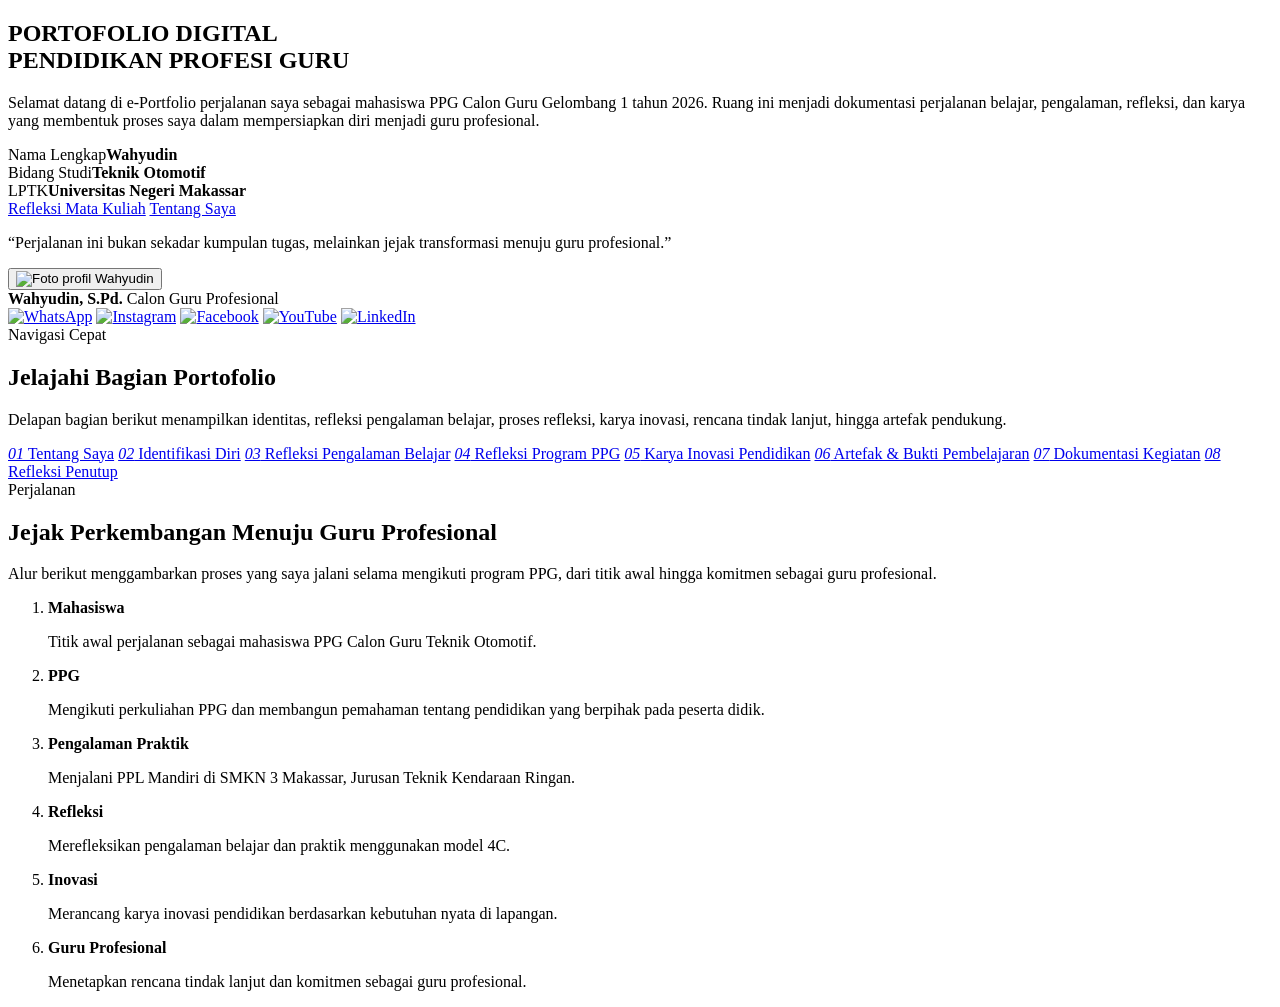
==== index.html @ cb449e39 "Add files via upload" ====
<!DOCTYPE html>
<html lang="id">
<head>
  <meta charset="utf-8">
  <meta name="viewport" content="width=device-width, initial-scale=1">
  <title>Portofolio Digital Seminar PPG | Wahyudin</title>
  <meta name="description" content="Portofolio digital Seminar Pendidikan Profesi Guru oleh Wahyudin, PPG Calon Guru Teknik Otomotif, Universitas Negeri Makassar.">
  <meta name="author" content="Wahyudin">
  <meta property="og:type" content="website">
  <meta property="og:title" content="Portofolio Digital Seminar PPG | Wahyudin">
  <meta property="og:description" content="Perjalanan reflektif calon guru Teknik Otomotif menuju guru profesional.">
  <link rel="icon" type="image/svg+xml" href="assets/img/favicon.svg">
  <link rel="preconnect" href="https://fonts.googleapis.com">
  <link rel="preconnect" href="https://fonts.gstatic.com" crossorigin>
  <link rel="stylesheet" href="https://fonts.googleapis.com/css2?family=Inter:wght@400;500;600;700&family=Plus+Jakarta+Sans:wght@600;700;800&display=swap">
  <link rel="stylesheet" href="assets/css/style.css">
</head>
<body data-page="beranda">
  <main id="konten">
    <section class="hero">
      <div class="container hero__inner">
        <div>
          <h1>PORTOFOLIO DIGITAL<br><span class="hl">PENDIDIKAN PROFESI GURU</span></h1>
          <p class="hero__sub">Selamat datang di e-Portfolio perjalanan saya sebagai mahasiswa PPG Calon Guru Gelombang 1 tahun 2026. Ruang ini menjadi dokumentasi perjalanan belajar, pengalaman, refleksi, dan karya yang membentuk proses saya dalam mempersiapkan diri menjadi guru profesional.</p>
          <div class="hero__meta">
            <div><span>Nama Lengkap</span><b>Wahyudin</b></div>
            <div><span>Bidang Studi</span><b>Teknik Otomotif</b></div>
            <div><span>LPTK</span><b>Universitas Negeri Makassar</b></div>
          </div>
          <div class="hero__cta">
            <a class="btn btn--accent" href="refleksi-mata-kuliah.html">Refleksi Mata Kuliah</a>
            <a class="btn btn--ghost" href="tentang.html">Tentang Saya</a>
          </div>
          <p class="hero__quote">&ldquo;Perjalanan ini bukan sekadar kumpulan tugas, melainkan jejak transformasi menuju guru profesional.&rdquo;</p>
        </div>
        <div class="hero__art">
          <div class="hero-art__card hero-art__card--photo">
            <button
              type="button"
              class="hero-art__photo"
              data-open-media="assets/img/profil.JPG"
              data-media-label="Foto Profil Wahyudin, S.Pd"
              aria-label="Perbesar foto profil Wahyudin"
            >
              <img src="assets/img/profil.JPG" alt="Foto profil Wahyudin">
            </button>
            <div class="hero-art__caption">
              <b>Wahyudin, S.Pd.</b>
              <span>Calon Guru Profesional</span>
              <div class="hero-art__social">
                <a href="https://wa.me/6285299557045" target="_blank" rel="noopener" aria-label="WhatsApp Wahyudin"><img src="assets/img/social/wa.svg" alt="WhatsApp"></a>
                <a href="https://www.instagram.com/wahyudintamrin" target="_blank" rel="noopener" aria-label="Instagram Wahyudin"><img src="assets/img/social/ig.svg" alt="Instagram"></a>
                <a href="https://web.facebook.com/wahyudintamrinn" target="_blank" rel="noopener" aria-label="Facebook Wahyudin"><img src="assets/img/social/fb.svg" alt="Facebook"></a>
                <a href="https://www.youtube.com/@wahyudintamrin" target="_blank" rel="noopener" aria-label="YouTube Wahyudin"><img src="assets/img/social/yt.svg" alt="YouTube"></a>
                <a href="https://www.linkedin.com/in/wahyudin-tamrin" target="_blank" rel="noopener" aria-label="LinkedIn Wahyudin"><img src="assets/img/social/li.svg" alt="LinkedIn"></a>
              </div>
            </div>
          </div>
        </div>
        </div>
    </section>

    <section class="section">
      <div class="container">
        <div class="section-head">
          <span class="eyebrow">Navigasi Cepat</span>
          <h2>Jelajahi Bagian Portofolio</h2>
          <p class="lead">Delapan bagian berikut menampilkan identitas, refleksi pengalaman belajar, proses refleksi, karya inovasi, rencana tindak lanjut, hingga artefak pendukung.</p>
        </div>
        <div class="quicknav reveal">
          <a href="tentang.html"><i>01</i> Tentang Saya</a>
          <a href="identifikasi-diri.html"><i>02</i> Identifikasi Diri</a>
          <a href="refleksi-mata-kuliah.html"><i>03</i> Refleksi Pengalaman Belajar</a>
          <a href="refleksi-program-ppg.html"><i>04</i> Refleksi Program PPG</a>
          <a href="karya-inovasi.html"><i>05</i> Karya Inovasi Pendidikan</a>
          <a href="artefak-dokumentasi.html"><i>06</i> Artefak &amp; Bukti Pembelajaran</a>
          <a href="dokumentasi.html"><i>07</i> Dokumentasi Kegiatan</a>
          <a href="refleksi-penutup.html"><i>08</i> Refleksi Penutup</a>
        </div>
      </div>
    </section>

    <section class="section section--tint">
      <div class="container">
        <div class="section-head">
          <span class="eyebrow">Perjalanan</span>
          <h2>Jejak Perkembangan Menuju Guru Profesional</h2>
          <p class="lead">Alur berikut menggambarkan proses yang saya jalani selama mengikuti program PPG, dari titik awal hingga komitmen sebagai guru profesional.</p>
        </div>
        <ol class="timeline reveal" style="max-width:760px">
          <li><b>Mahasiswa</b><p>Titik awal perjalanan sebagai mahasiswa PPG Calon Guru Teknik Otomotif.</p></li>
          <li><b>PPG</b><p>Mengikuti perkuliahan PPG dan membangun pemahaman tentang pendidikan yang berpihak pada peserta didik.</p></li>
          <li><b>Pengalaman Praktik</b><p>Menjalani PPL Mandiri di SMKN 3 Makassar, Jurusan Teknik Kendaraan Ringan.</p></li>
          <li><b>Refleksi</b><p>Merefleksikan pengalaman belajar dan praktik menggunakan model 4C.</p></li>
          <li><b>Inovasi</b><p>Merancang karya inovasi pendidikan berdasarkan kebutuhan nyata di lapangan.</p></li>
          <li><b>Guru Profesional</b><p>Menetapkan rencana tindak lanjut dan komitmen sebagai guru profesional.</p></li>
        </ol>
      </div>
    </section>
  </main>

  <script src="assets/js/data.js"></script>
  <script src="assets/js/site.js"></script>
  <script src="assets/js/main.js"></script>
  <script src="assets/js/components.js"></script>
</body>
</html>
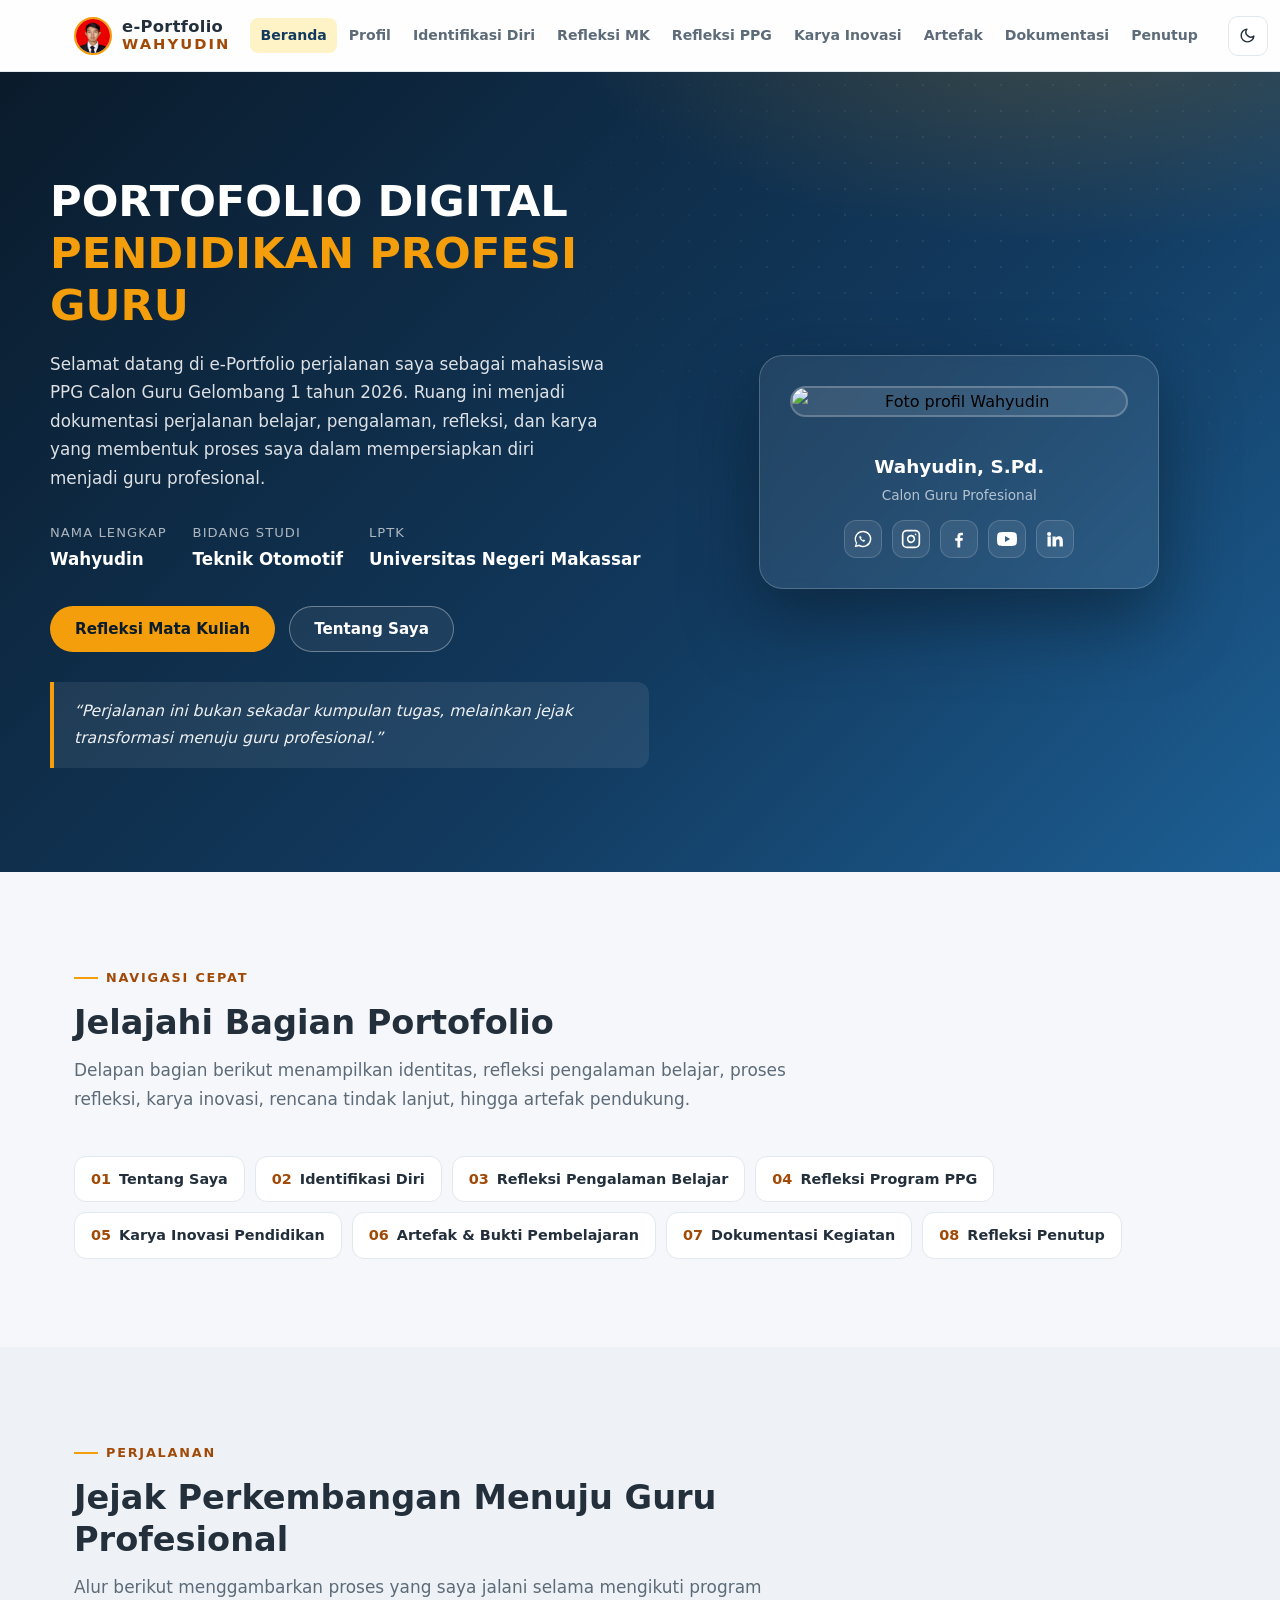
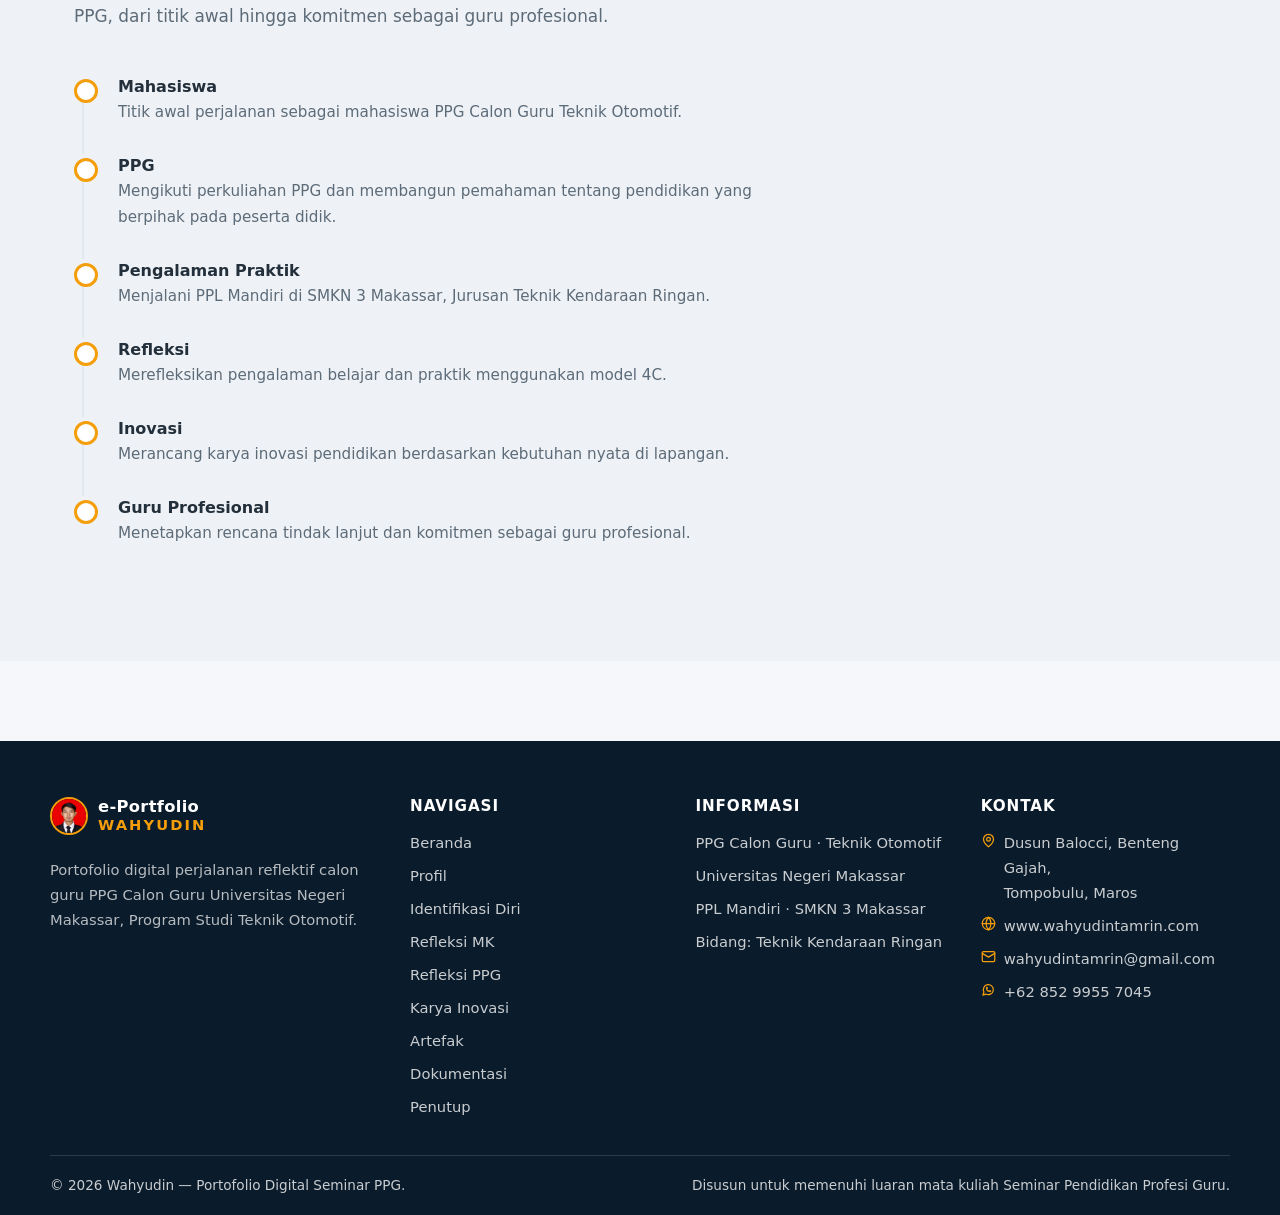
==== commit 2e6deb5e: "Add files via upload" ====
--- a/index.html
+++ b/index.html
@@ -38,11 +38,11 @@
             <button
               type="button"
               class="hero-art__photo"
-              data-open-media="assets/img/profil.JPG"
+              data-open-media="assets/img/profil.jpg"
               data-media-label="Foto Profil Wahyudin, S.Pd"
               aria-label="Perbesar foto profil Wahyudin"
             >
-              <img src="assets/img/profil.JPG" alt="Foto profil Wahyudin">
+              <img src="assets/img/profil.jpg" alt="Foto profil Wahyudin">
             </button>
             <div class="hero-art__caption">
               <b>Wahyudin, S.Pd.</b>
--- a/assets/css/style.css
+++ b/assets/css/style.css
@@ -0,0 +1,593 @@
+:root{
+  --navy-950:#0a1b2b;
+  --navy-900:#0e2a44;
+  --navy-700:#123a5f;
+  --navy-500:#1d5f94;
+  --navy-400:#2d79b3;
+  --accent:#f59e0b;
+  --accent-600:#d97706;
+  --accent-100:#fef3c7;
+  --bg:#f5f7fa;
+  --surface:#ffffff;
+  --ink:#23303c;
+  --muted:#5d6b78;
+  --soft:#eef2f6;
+  --line:#e2e8ef;
+  --warn-bg:#fff7e6;
+  --warn-line:#fcd34d;
+  --ok:#166534;
+  --heading:#123a5f;
+  --accent-text:#a14a08;
+  --radius:16px;
+  --radius-sm:10px;
+  --shadow-sm:0 1px 2px rgba(14,42,68,.06),0 1px 3px rgba(14,42,68,.1);
+  --shadow-md:0 6px 18px rgba(14,42,68,.10);
+  --shadow-lg:0 18px 44px rgba(14,42,68,.18);
+  --font-head:"Plus Jakarta Sans","Segoe UI",system-ui,-apple-system,sans-serif;
+  --font-body:"Inter","Segoe UI",system-ui,-apple-system,sans-serif;
+  --maxw:1180px;
+  --transition:.25s ease;
+}
+[data-theme="dark"]{
+  --bg:#0b1520;
+  --surface:#10212f;
+  --ink:#e7eef4;
+  --muted:#9db0bf;
+  --soft:#16293a;
+  --line:#22374a;
+  --warn-bg:#2a2312;
+  --warn-line:#b07d10;
+  --heading:#9cc9ee;
+  --accent-text:#fbbf24;
+  --accent-100:#3b2a0a;
+  --ok:#4ade80;
+  --shadow-md:0 6px 18px rgba(0,0,0,.4);
+  --shadow-lg:0 18px 44px rgba(0,0,0,.5);
+}
+*{box-sizing:border-box;margin:0;padding:0}
+html{scroll-behavior:smooth;-webkit-text-size-adjust:100%}
+body{
+  font-family:var(--font-body);
+  background:var(--bg);
+  color:var(--ink);
+  line-height:1.7;
+  font-size:16px;
+  transition:background var(--transition),color var(--transition);
+}
+img,svg{max-width:100%;vertical-align:middle}
+a{color:var(--navy-500);text-decoration:none}
+a:hover{color:var(--heading)}
+h1,h2,h3,h4{font-family:var(--font-head);line-height:1.25;font-weight:700;color:inherit}
+h1{font-size:clamp(2rem,5vw,3.1rem)}
+h2{font-size:clamp(1.5rem,3.4vw,2.1rem)}
+h3{font-size:1.18rem}
+p{max-width:72ch}
+button{font:inherit}
+:focus-visible{outline:3px solid var(--accent);outline-offset:2px;border-radius:6px}
+
+.container{width:100%;max-width:var(--maxw);margin-inline:auto;padding-inline:24px}
+.container--wide{max-width:1480px}
+.section{padding:clamp(3rem,7vw,5.5rem) 0}
+.section--tint{background:var(--soft)}
+.eyebrow{
+  display:inline-flex;align-items:center;gap:8px;
+  font-size:.8rem;font-weight:700;letter-spacing:.14em;text-transform:uppercase;
+  color:var(--accent-text);margin-bottom:14px;
+}
+.eyebrow::before{content:"";width:24px;height:2px;background:var(--accent)}
+.lead{font-size:1.06rem;color:var(--muted);margin-top:12px}
+.section-head{max-width:720px;margin-bottom:clamp(1.6rem,4vw,2.6rem)}
+.section-head.center{margin-inline:auto;text-align:center}
+.section-head.center .eyebrow::after,.section-head.center .eyebrow::before{content:"—";width:auto;background:none;color:var(--accent)}
+
+.header-fix{height:var(--hdr);}
+:root{--hdr:72px}
+.site-header{
+  position:fixed;inset:0 0 auto 0;z-index:60;height:var(--hdr);
+  background:color-mix(in srgb,var(--surface) 86%,transparent);
+  backdrop-filter:blur(12px);-webkit-backdrop-filter:blur(12px);
+  border-bottom:1px solid var(--line);
+}
+.header__inner{height:100%;display:flex;align-items:center;gap:20px}
+.brand{display:inline-flex;align-items:center;gap:10px;color:var(--ink)}
+.brand:hover{color:var(--ink)}
+.brand__mark{
+  width:38px;height:38px;border-radius:50%;flex:none;overflow:hidden;
+  background:var(--soft);border:2px solid var(--accent);display:grid;place-items:center;
+}
+.brand__mark img{width:100%;height:100%;object-fit:cover;display:block}
+.brand__text{font-family:var(--font-head);font-weight:800;letter-spacing:.02em;font-size:1.02rem;display:flex;flex-direction:column;line-height:1.15}
+.brand__text b{font-size:1.02rem;font-weight:800}
+.brand__text small{font-size:.92rem;font-weight:800;text-transform:uppercase;letter-spacing:.14em;color:var(--accent-text)}
+.nav{margin-left:auto}
+.nav__list{display:flex;list-style:none;gap:2px;align-items:center}
+.nav a{
+  display:block;padding:8px 10px;border-radius:8px;color:var(--muted);
+  font-size:.88rem;font-weight:600;white-space:nowrap;line-height:1.3;
+}
+.nav a:hover{color:var(--ink);background:var(--soft)}
+.nav a[aria-current="page"]{color:var(--heading);background:var(--accent-100)}
+.header__tools{display:flex;align-items:center;gap:8px}
+.icon-btn{
+  width:40px;height:40px;border-radius:10px;border:1px solid var(--line);
+  background:var(--surface);color:var(--ink);cursor:pointer;
+  display:grid;place-items:center;transition:var(--transition);
+}
+.icon-btn:hover{border-color:var(--accent);color:var(--accent-text);transform:translateY(-1px)}
+.nav-toggle{display:none}
+.scroll-progress{
+  position:fixed;top:0;left:0;height:3px;width:0;z-index:70;
+  background:linear-gradient(90deg,var(--accent),var(--accent-600));
+  transition:width .1s linear;
+}
+
+.btn{
+  display:inline-flex;align-items:center;justify-content:center;gap:8px;
+  padding:13px 24px;border-radius:999px;border:1px solid transparent;
+  font-weight:700;font-size:.95rem;cursor:pointer;line-height:1.2;
+  transition:transform var(--transition),box-shadow var(--transition),background var(--transition),color var(--transition);
+}
+.btn:hover{transform:translateY(-2px)}
+.btn--accent{background:var(--accent);color:var(--navy-950)}
+.btn--accent:hover{background:var(--accent-600);color:#fff;box-shadow:0 10px 24px rgba(245,158,11,.35)}
+.btn--ghost{border-color:rgba(255,255,255,.35);color:#fff;background:rgba(255,255,255,.06)}
+.btn--ghost:hover{border-color:#fff;background:rgba(255,255,255,.14)}
+.btn--outline{border-color:var(--line);color:var(--ink);background:var(--surface)}
+.btn--outline:hover{border-color:var(--accent);color:var(--accent-text)}
+.btn--navy{background:var(--navy-700);color:#fff}
+.btn--navy:hover{background:var(--navy-900)}
+.btn--sm{padding:9px 16px;font-size:.88rem}
+.btn--block{width:100%}
+.btn svg{flex:none}
+
+.hero{
+  position:relative;overflow:hidden;color:#fff;
+  background:
+    radial-gradient(900px 420px at 85% -10%,rgba(245,158,11,.22),transparent 60%),
+    linear-gradient(135deg,var(--navy-950),var(--navy-700) 60%,var(--navy-500));
+}
+.hero::before{
+  content:"";position:absolute;inset:0;opacity:.5;
+  background-image:radial-gradient(rgba(255,255,255,.16) 1px,transparent 1px);
+  background-size:26px 26px;mask-image:radial-gradient(720px 400px at 80% 20%,#000 20%,transparent 75%);
+  -webkit-mask-image:radial-gradient(720px 400px at 80% 20%,#000 20%,transparent 75%);
+}
+.hero__inner{position:relative;display:grid;grid-template-columns:1.05fr .95fr;gap:40px;align-items:center;padding:clamp(4rem,9vw,6.5rem) 0}
+.hero__badges{display:flex;flex-wrap:wrap;gap:10px;margin-bottom:22px}
+.chip{
+  display:inline-flex;align-items:center;gap:7px;
+  padding:6px 13px;border-radius:999px;font-size:.8rem;font-weight:700;
+  background:rgba(255,255,255,.12);border:1px solid rgba(255,255,255,.22);color:#fff;
+}
+.chip--accent{background:var(--accent);border-color:var(--accent);color:var(--navy-950)}
+.mk-tabs{display:flex;justify-content:center;gap:8px;width:max-content;max-width:100%;margin:0 auto 28px;background:var(--surface);border:1px solid var(--line);border-radius:999px;padding:6px;box-shadow:var(--shadow-sm)}
+.mk-tab{border:0;background:transparent;font-family:var(--font-head);font-weight:700;font-size:.92rem;color:var(--muted);padding:10px 24px;border-radius:999px;cursor:pointer;transition:var(--transition);white-space:nowrap}
+.mk-tab:hover{color:var(--ink)}
+.mk-tab.is-active{background:var(--navy-700);color:#fff}
+@media(max-width:560px){.mk-tab{padding:9px 16px;font-size:.85rem}}
+.hero h1{font-size:clamp(1.8rem,4.2vw,2.7rem);line-height:1.2}
+.hero h1 .hl{color:var(--accent)}
+.hero__sub{margin-top:18px;font-size:1.05rem;color:rgba(255,255,255,.86);max-width:52ch}
+.hero__meta{margin-top:26px;display:flex;flex-wrap:wrap;gap:26px}
+.hero__meta b{display:block;font-family:var(--font-head);font-size:1.05rem}
+.hero__meta span{font-size:.82rem;color:rgba(255,255,255,.66);text-transform:uppercase;letter-spacing:.08em}
+.hero__cta{display:flex;flex-wrap:wrap;gap:14px;margin-top:32px}
+.hero__quote{
+  margin-top:30px;padding:16px 20px;border-left:4px solid var(--accent);
+  background:rgba(255,255,255,.08);border-radius:0 12px 12px 0;font-style:italic;
+  color:rgba(255,255,255,.92);font-size:.98rem;
+}
+.hero__art{position:relative;display:grid;place-items:center}
+.hero-art__card{
+  width:min(100%,400px);border-radius:24px;padding:30px;
+  background:rgba(255,255,255,.08);border:1px solid rgba(255,255,255,.2);
+  backdrop-filter:blur(6px);box-shadow:0 30px 70px rgba(6,20,32,.5);
+  display:flex;flex-direction:column;gap:18px;
+}
+.hero-art__row{display:flex;align-items:center;gap:14px}
+.hero-art__ic{
+  width:44px;height:44px;border-radius:12px;flex:none;display:grid;place-items:center;
+  background:rgba(245,158,11,.18);color:var(--accent);
+}
+.hero-art__row b{font-family:var(--font-head);font-size:.95rem;display:block}
+.hero-art__row span{font-size:.8rem;color:rgba(255,255,255,.66)}
+.hero-art__track{margin-top:6px}
+.hero-art__bar{height:10px;border-radius:99px;background:rgba(255,255,255,.14);overflow:hidden}
+.hero-art__bar i{display:block;height:100%;width:64%;border-radius:99px;background:linear-gradient(90deg,var(--accent),#ffd26b)}
+
+.hero-art__caption{margin-top:16px;text-align:center}
+.hero-art__caption b{font-family:var(--font-head);font-size:1.15rem;display:block}
+.hero-art__caption>span{font-size:.85rem;color:rgba(255,255,255,.66);display:block;margin-top:2px}
+.hero-art__social{display:flex;justify-content:center;gap:10px;margin-top:12px}
+.hero-art__social a{
+  width:38px;height:38px;border-radius:12px;display:grid;place-items:center;
+  background:rgba(255,255,255,.08);border:1px solid rgba(255,255,255,.16);
+  color:rgba(255,255,255,.82);transition:transform .2s ease,background .2s ease,color .2s ease;
+}
+.hero-art__social a i{font-style:normal;font-size:.72rem;font-weight:700;letter-spacing:.02em}
+.hero-art__social a:hover{background:var(--accent);color:#0b1f3a;transform:translateY(-3px)}
+.hero-art__social a img{width:20px;height:20px;display:block}
+.hero-art__card--photo .hero-art__photo{
+  width:100%;display:block;padding:0;overflow:hidden;border-radius:18px;cursor:pointer;
+  border:2px solid rgba(255,255,255,.22);background:rgba(255,255,255,.1);
+}
+.hero-art__card--photo .hero-art__photo img{width:100%;height:auto;display:block;transition:transform .35s ease}
+.hero-art__card--photo .hero-art__photo:hover img{transform:scale(1.03)}
+.hero-art__card--photo .hero-art__photo:focus-visible{outline:2px solid var(--accent);outline-offset:2px}
+
+.page-hero{
+  position:relative;color:#fff;overflow:hidden;
+  background:radial-gradient(700px 320px at 90% -20%,rgba(245,158,11,.2),transparent 60%),linear-gradient(120deg,var(--navy-950),var(--navy-700));
+}
+.page-hero::before{content:"";position:absolute;inset:0;opacity:.4;background-image:radial-gradient(rgba(255,255,255,.15) 1px,transparent 1px);background-size:24px 24px}
+.page-hero__inner{position:relative;padding:clamp(2.6rem,7vw,4.5rem) 0;text-align:center}
+.page-hero h1{font-size:clamp(1.9rem,4.6vw,2.8rem)}
+.page-hero__lead{margin-top:10px;color:rgba(255,255,255,.82);max-width:64ch;margin-inline:auto}
+.page-hero__back{margin-top:20px;justify-content:center}
+.page-hero__link{color:var(--accent);text-decoration:underline;text-underline-offset:3px;text-decoration-thickness:1px}
+.page-hero__link:hover{color:#ffd26b}
+
+.card{
+  background:var(--surface);border:1px solid var(--line);border-radius:var(--radius);
+  padding:26px;box-shadow:var(--shadow-sm);transition:transform var(--transition),box-shadow var(--transition),border-color var(--transition);
+  display:flex;flex-direction:column;gap:14px;
+}
+.card:hover{transform:translateY(-4px);box-shadow:var(--shadow-md);border-color:color-mix(in srgb,var(--accent) 45%,var(--line))}
+.card__num{
+  width:40px;height:40px;border-radius:12px;flex:none;
+  display:grid;place-items:center;font-family:var(--font-head);font-weight:800;
+  background:var(--accent-100);color:var(--accent-text);font-size:.95rem;
+}
+.card h3{font-size:1.08rem}
+.card p{color:var(--muted);font-size:.94rem}
+.card .btn{margin-top:auto}
+
+.grid{display:grid;gap:22px}
+.grid--2{grid-template-columns:repeat(2,1fr)}
+.grid--3{grid-template-columns:repeat(3,1fr)}
+.grid--4{grid-template-columns:repeat(4,1fr)}
+@media(max-width:980px){.grid--3,.grid--4{grid-template-columns:repeat(2,1fr)}}
+@media(max-width:640px){.grid--2,.grid--3,.grid--4{grid-template-columns:1fr}}
+
+.mk-card{position:relative;display:flex;flex-direction:column;gap:12px}
+.mk-card__top{display:flex;align-items:flex-start;justify-content:space-between;gap:12px}
+.mk-card h3{font-size:1.1rem}
+.mk-card p{color:var(--muted);font-size:.93rem}
+.mk-card__tags{display:flex;flex-wrap:wrap;gap:8px}
+.mk-card__footer{margin-top:auto;display:flex;align-items:center;justify-content:space-between;gap:10px;padding-top:6px}
+.mk-card__link{
+  display:inline-flex;align-items:center;gap:6px;font-weight:700;color:var(--accent-text);font-size:.9rem;
+}
+.mk-card__link:hover{color:var(--accent)}
+
+.step{display:grid;grid-template-columns:auto 1fr;gap:18px}
+.step__dot{
+  width:46px;height:46px;border-radius:50%;flex:none;display:grid;place-items:center;
+  font-family:var(--font-head);font-weight:800;color:var(--heading);
+  background:var(--accent-100);border:2px solid var(--accent);
+}
+.step__dot--done{background:var(--accent);color:var(--navy-950);border-color:var(--accent)}
+.step__line{position:relative}
+.step__line::after{content:"";position:absolute;top:52px;left:23px;bottom:-18px;width:2px;background:var(--line)}
+.step:last-child .step__line::after{display:none}
+
+.timeline{list-style:none;display:flex;flex-direction:column;gap:0}
+.timeline li{position:relative;padding:0 0 26px 44px}
+.timeline li::before{content:"";position:absolute;left:8px;top:6px;bottom:-2px;width:2px;background:var(--line)}
+.timeline li:last-child::before{display:none}
+.timeline li::after{
+  content:"";position:absolute;left:0;top:6px;width:18px;height:18px;border-radius:50%;
+  background:var(--surface);border:3px solid var(--accent);
+}
+.timeline b{font-family:var(--font-head)}
+.timeline p{color:var(--muted);font-size:.95rem}
+
+.flow{list-style:none;display:flex;flex-wrap:wrap;gap:0;align-items:stretch}
+.flow li{position:relative;flex:1 1 130px;text-align:center}
+.flow li + li::before{
+  content:"↓";position:absolute;left:-12px;top:calc(50% - 14px);color:var(--accent);font-weight:800;font-size:1.3rem;z-index:2;
+}
+.flow__bd{
+  height:100%;padding:18px 10px;border-radius:14px;background:var(--surface);
+  border:1px solid var(--line);box-shadow:var(--shadow-sm);
+}
+.flow b{display:block;font-size:.88rem;margin-top:4px}
+.flow span{font-size:.74rem;color:var(--muted);text-transform:uppercase;letter-spacing:.1em;font-weight:700}
+@media(min-width:860px){.flow li + li::before{content:"→";top:calc(50% - 16px)}}
+@media(max-width:860px){.flow{flex-direction:column;gap:14px}.flow li + li::before{content:"↓";left:calc(50% - 6px);top:-18px}}
+
+.four-c{display:grid;grid-template-columns:repeat(2,1fr);gap:18px}
+@media(max-width:760px){.four-c{grid-template-columns:1fr}}
+.c-card{
+  position:relative;background:var(--surface);border:1px solid var(--line);
+  border-radius:var(--radius);padding:24px 24px 24px 26px;box-shadow:var(--shadow-sm);
+  overflow:hidden;
+}
+.c-card__letter{
+  font-family:var(--font-head);font-weight:800;font-size:3rem;line-height:1;
+  background:linear-gradient(135deg,var(--accent),var(--accent-600));
+  -webkit-background-clip:text;background-clip:text;color:transparent;opacity:.9;
+}
+.c-card h3{font-size:1rem;letter-spacing:.06em;text-transform:uppercase;color:var(--heading)}
+.c-card p{margin-top:8px;color:var(--muted);font-size:.95rem}
+
+.profile-box{
+  display:grid;grid-template-columns:auto 1fr;gap:26px;align-items:center;
+  background:var(--surface);border:1px solid var(--line);border-radius:var(--radius);
+  padding:26px;box-shadow:var(--shadow-sm);
+}
+.avatar{
+  width:110px;height:110px;border-radius:24px;display:grid;place-items:center;
+  color:#fff;font-family:var(--font-head);font-weight:800;font-size:2.4rem;
+  background:linear-gradient(135deg,var(--navy-700),var(--navy-900));border:2px solid var(--accent);
+}
+.profile-box__grid{display:grid;grid-template-columns:repeat(2,1fr);gap:10px 22px;margin-top:8px}
+.profile-box__grid b{display:block;font-size:.72rem;text-transform:uppercase;letter-spacing:.08em;color:var(--muted)}
+.profile-box__grid span{font-weight:600}
+.profile-layout{display:grid;grid-template-columns:320px 1fr;gap:clamp(20px,4vw,44px);padding:clamp(2rem,5vw,3.5rem) 0}
+.profile-side{min-width:0}
+.profile-card{position:sticky;top:7rem;padding:2rem;display:flex;flex-direction:column;align-items:center;gap:10px}
+.profile-card:hover{transform:none;box-shadow:var(--shadow-sm)}
+.profile-card .profile-photo__img{width:100%;height:auto;aspect-ratio:auto;border-radius:18px;display:block}
+.profile-card .profile-photo__img img{width:100%;height:auto;object-fit:cover}
+.profile-card .profile-photo__img:hover img{transform:scale(1.03)}
+.profile-card__name{font-family:var(--font-head);font-weight:800;font-size:1.3rem;text-align:center}
+.profile-card__role{font-size:.88rem;color:var(--muted);margin-top:-10px}
+@media(max-width:920px){
+  .profile-layout{grid-template-columns:1fr}
+  .profile-card{position:static}
+}
+@media(max-width:640px){.profile-box{grid-template-columns:1fr;text-align:center}.profile-box__grid{grid-template-columns:1fr}}
+
+.table-wrap{overflow-x:auto;background:var(--surface);border:1px solid var(--line);border-radius:var(--radius);box-shadow:var(--shadow-sm)}
+table{width:100%;border-collapse:collapse;min-width:620px;font-size:.94rem}
+th,td{text-align:left;padding:14px 16px;border-bottom:1px solid var(--line);vertical-align:top}
+th{font-family:var(--font-head);font-size:.8rem;text-transform:uppercase;letter-spacing:.07em;color:var(--heading);background:var(--soft)}
+tbody tr:last-child td{border-bottom:none}
+tbody tr:hover td{background:color-mix(in srgb,var(--accent-100) 30%,transparent)}
+
+.note{
+  display:flex;gap:12px;align-items:flex-start;
+  background:var(--warn-bg);border:1px solid var(--warn-line);border-radius:var(--radius-sm);
+  padding:14px 16px;font-size:.9rem;
+}
+.note svg{flex:none;margin-top:2px;color:var(--accent-text)}
+.note p{color:var(--ink)}
+
+[data-write]{white-space:pre-line}
+.empty{
+  color:var(--muted);font-style:italic;font-size:.95rem;
+  border:1px dashed var(--line);border-radius:var(--radius-sm);
+  padding:16px 18px;background:var(--soft);
+}
+
+.ready{
+  display:inline-flex;align-items:center;gap:6px;font-size:.74rem;font-weight:700;
+  padding:3px 10px;border-radius:99px;
+  background:color-mix(in srgb,var(--ok) 12%,transparent);color:var(--ok);border:1px solid color-mix(in srgb,var(--ok) 40%,transparent);
+}
+.wait{
+  display:inline-flex;align-items:center;gap:6px;font-size:.74rem;font-weight:700;
+  padding:3px 10px;border-radius:99px;
+  background:var(--accent-100);color:var(--accent-text);border:1px solid color-mix(in srgb,var(--accent) 50%,transparent);
+}
+
+.alert{
+  border-radius:var(--radius);padding:18px 20px;display:flex;gap:12px;align-items:flex-start;
+  background:var(--warn-bg);border:1px solid var(--warn-line);
+}
+.alert svg{flex:none;color:var(--accent-text)}
+.alert b{display:block;margin-bottom:2px}
+
+.roadmap{display:grid;grid-template-columns:repeat(3,1fr);gap:20px;position:relative}
+.roadmap__item{position:relative;padding-top:34px}
+.roadmap__item::before{content:"";position:absolute;top:12px;left:0;right:0;height:2px;background:var(--line)}
+.roadmap__item::after{
+  content:"";position:absolute;top:7px;left:0;width:12px;height:12px;border-radius:50%;
+  background:var(--accent);box-shadow:0 0 0 4px var(--accent-100);
+}
+.roadmap__item h3 .k{color:var(--accent-text)}
+@media(max-width:860px){.roadmap{grid-template-columns:1fr;gap:26px}}
+
+.solution{
+  position:relative;display:grid;grid-template-columns:1fr auto 1fr auto 1fr;gap:12px;align-items:stretch;
+  background:linear-gradient(135deg,var(--navy-950),var(--navy-700));color:#fff;
+  border-radius:var(--radius);padding:clamp(22px,4vw,32px);overflow:hidden;
+}
+.solution__col{border-radius:14px;padding:18px;display:flex;flex-direction:column;gap:8px;justify-content:center;align-items:center;text-align:center}
+.solution__col--end{background:rgba(245,158,11,.18);border:1px solid rgba(245,158,11,.45)}
+.solution__col--mid{background:rgba(255,255,255,.08);border:1px solid rgba(255,255,255,.2)}
+.solution svg{color:var(--accent)}
+.solution b{font-family:var(--font-head);font-size:1.02rem}
+.solution span{font-size:.8rem;opacity:.75;text-align:center}
+.solution__arrow{display:grid;place-items:center;color:var(--accent)}
+@media(max-width:860px){.solution{grid-template-columns:1fr}.solution__arrow{transform:rotate(90deg)}}
+
+.gallery{display:grid;grid-template-columns:repeat(auto-fill,minmax(300px,1fr));gap:20px}
+.gal-item{display:flex;flex-direction:column;gap:8px}
+.gal-item__actions{display:flex;gap:10px;margin-top:auto;padding-top:8px}
+
+.gal-image{
+  aspect-ratio:16/9;border-radius:var(--radius-sm);overflow:hidden;cursor:pointer;
+  background:var(--soft);display:grid;place-items:center;color:var(--muted);
+  border:1px solid var(--line);position:relative;
+}
+.gal-image img{width:100%;height:100%;object-fit:cover;transition:transform .4s ease}
+.gal-item:hover .gal-image img{transform:scale(1.05)}
+
+.modal{
+  position:fixed;inset:0;z-index:90;display:grid;place-items:center;padding:20px;
+}
+.modal[hidden]{display:none}
+.modal__backdrop{position:absolute;inset:0;background:rgba(6,16,26,.78);backdrop-filter:blur(4px)}
+.modal__panel{
+  position:relative;width:min(940px,100%);max-height:88vh;border-radius:var(--radius);
+  background:var(--surface);box-shadow:var(--shadow-lg);overflow:hidden;display:flex;flex-direction:column;
+}
+.modal__head{display:flex;align-items:center;gap:12px;padding:12px 16px;border-bottom:1px solid var(--line)}
+.modal__head b{font-family:var(--font-head);overflow:hidden;text-overflow:ellipsis;white-space:nowrap}
+.modal__head .btn{margin-left:auto}
+.modal__close{
+  margin-left:auto;width:36px;height:36px;border-radius:10px;border:1px solid var(--line);
+  background:var(--surface);cursor:pointer;display:grid;place-items:center;color:var(--ink);flex:none;
+}
+.modal__body{overflow:auto;padding:18px;background:var(--bg)}
+.modal__body iframe{border:0;width:100%;height:72vh;border-radius:10px;background:#fff}
+.modal__meta{display:flex;flex-wrap:wrap;gap:8px;padding:0 2px 4px}
+
+.back-top{
+  position:fixed;right:22px;bottom:22px;z-index:50;width:46px;height:46px;border-radius:14px;
+  border:1px solid var(--line);background:var(--surface);color:var(--heading);cursor:pointer;
+  display:grid;place-items:center;box-shadow:var(--shadow-md);opacity:0;pointer-events:none;transform:translateY(8px);
+  transition:var(--transition);
+}
+.back-top.show{opacity:1;pointer-events:auto;transform:none}
+.back-top:hover{background:var(--navy-700);color:#fff;border-color:var(--navy-700)}
+
+.reveal{opacity:0;transform:translateY(22px);transition:opacity .7s ease,transform .7s ease}
+.reveal.is-visible{opacity:1;transform:none}
+
+.quicknav{display:flex;flex-wrap:wrap;gap:10px}
+.quicknav a{
+  display:inline-flex;align-items:center;gap:8px;padding:10px 16px;border-radius:12px;
+  background:var(--surface);border:1px solid var(--line);color:var(--ink);font-weight:600;font-size:.9rem;
+  transition:var(--transition);
+}
+.quicknav a:hover{border-color:var(--accent);color:var(--accent-text);transform:translateY(-2px)}
+.quicknav a i{color:var(--accent-text);font-style:normal;font-family:var(--font-head);font-weight:800}
+
+.site-footer{margin-top:clamp(3rem,7vw,5rem);background:var(--navy-950);color:rgba(255,255,255,.78)}
+.footer__grid{display:grid;grid-template-columns:1.3fr 1fr 1fr 1fr;gap:36px;padding:56px 0 36px}
+.footer .brand__text small{color:var(--accent)}
+.footer h4{color:#fff;font-size:.95rem;letter-spacing:.06em;text-transform:uppercase;margin-bottom:14px}
+.footer a{color:rgba(255,255,255,.78)}
+.footer a:hover{color:var(--accent)}
+.footer ul{list-style:none;display:flex;flex-direction:column;gap:8px;font-size:.92rem}
+.footer-contact a,.footer-contact__addr{display:inline-flex;align-items:flex-start;gap:8px}
+.footer-contact a svg,.footer-contact__addr svg{flex:none;color:var(--accent);margin-top:3px}
+.footer__bottom{border-top:1px solid rgba(255,255,255,.14);padding:18px 0;display:flex;flex-wrap:wrap;gap:8px;justify-content:space-between;font-size:.85rem}
+@media(max-width:860px){.footer__grid{grid-template-columns:1fr;gap:28px}}
+
+@media(max-width:1180px){
+  .nav{
+    position:fixed;top:var(--hdr);right:0;bottom:0;left:0;z-index:59;
+    background:var(--surface);transform:translateX(105%);transition:transform .3s ease;
+    overflow:auto;box-shadow:var(--shadow-lg);padding:18px 24px 40px;
+  }
+  .nav.open{transform:none}
+  .nav__list{flex-direction:column;align-items:stretch;gap:4px}
+  .nav a{font-size:1rem;padding:12px 14px}
+  .nav-toggle{display:grid}
+}
+@media(max-width:860px){
+  .hero__inner{grid-template-columns:1fr}
+  .hero__art{order:-1}
+  .profile-box{grid-template-columns:1fr}
+}
+.sr-only{position:absolute;width:1px;height:1px;padding:0;margin:-1px;overflow:hidden;clip:rect(0,0,0,0);white-space:nowrap;border:0}
+.stack{display:flex;flex-direction:column;gap:18px}
+.artefak-list{display:flex;flex-direction:column;gap:10px}
+.artefak-file{display:flex;align-items:center;justify-content:space-between;gap:14px;flex-wrap:wrap;background:var(--soft);padding:10px 14px;border-radius:10px;border:1px solid var(--line, rgba(10,32,59,.08))}
+.artefak-file__name{font-weight:600;color:var(--navy-800)}
+.gal-grid{display:grid;grid-template-columns:repeat(auto-fill,minmax(160px,1fr));gap:10px}
+.dok-items{display:flex;flex-direction:column;gap:28px}
+.dok-item{display:flex;flex-direction:column;gap:12px}
+.dok-item__head{display:flex;flex-direction:column;gap:6px}
+.dok-item__head h3{margin:0}
+.dok-item__head .lead{margin:0;color:var(--muted,#57708c)}
+.dok-item__head .field{margin-top:2px}
+.dok-item__head .gal-count{align-self:flex-start;margin-top:4px}
+.dok-grid{display:grid;grid-template-columns:repeat(auto-fill,minmax(240px,1fr));gap:14px}
+.video-wrap{position:relative;width:100%;max-width:880px;aspect-ratio:16/9;margin-inline:auto;border-radius:16px;overflow:hidden;border:1px solid var(--line, rgba(10,32,59,.08));box-shadow:var(--shadow-md, 0 14px 40px rgba(10,32,59,.12))}
+.video-wrap iframe{position:absolute;inset:0;width:100%;height:100%;border:0}
+.video-note{margin-top:14px;text-align:center;display:flex;align-items:center;justify-content:center;gap:8px;font-size:.9rem;color:var(--muted,#57708c)}
+.video-note a{color:var(--accent-text);text-decoration:underline;text-underline-offset:3px}
+.video-card{display:flex;flex-direction:column;gap:10px}
+.video-card h3{margin:0;font-family:var(--font-head);font-size:1rem}
+.video-card video{width:100%;aspect-ratio:16/9;background:#000;border-radius:14px;border:1px solid var(--line, rgba(10,32,59,.08));box-shadow:var(--shadow-sm);display:block}
+.gal-thumb{aspect-ratio:4/3;overflow:hidden;border-radius:10px;background:var(--soft);cursor:zoom-in;border:1px solid var(--line, rgba(10,32,59,.08))}
+.gal-thumb img{width:100%;height:100%;object-fit:cover;display:block;transition:transform .35s ease}
+.gal-thumb:hover img{transform:scale(1.06)}
+.gal-count{font-size:.82rem;color:var(--muted,#57708c);background:var(--soft);padding:4px 10px;border-radius:999px}
+.detail-head{display:flex;flex-direction:column;gap:10px;margin-bottom:22px}
+.detail-nav{display:flex;justify-content:space-between;gap:12px;margin-top:30px;flex-wrap:wrap}
+.field{display:flex;flex-direction:column;gap:6px}
+.field__label{font-size:.74rem;font-weight:700;text-transform:uppercase;letter-spacing:.08em;color:var(--heading)}
+.field + .field{margin-top:12px}
+.c-card__q{font-size:.86rem;color:var(--navy-500);font-weight:600;margin-top:2px}
+.c-card .empty{margin-top:10px}
+.section-block{display:flex;flex-direction:column;gap:14px}
+.gal-ph{display:grid;place-items:center;gap:8px;text-align:center;padding:18px;color:var(--muted);font-size:.82rem;line-height:1.4}
+.gal-ph svg{color:var(--accent-text)}
+
+@media print{
+  .site-header,.scroll-progress,.back-top,.nav-toggle,.icon-btn{display:none!important}
+  body{background:#fff;color:#000}
+}
+/* Foto profil -- variant hero */
+.hero-art__ic--photo{width:54px;height:54px;border-radius:50%;overflow:hidden;padding:0;border:2px solid rgba(255,255,255,.35);background:rgba(255,255,255,.12)}
+.hero-art__ic--photo img{width:100%;height:100%;object-fit:cover;display:block;cursor:pointer;transition:transform .35s ease}
+.hero-art__ic--photo:hover img{transform:scale(1.06)}
+.hero-art__ic--photo:focus-visible{outline:2px solid var(--accent);outline-offset:2px}
+
+/* Foto profil -- variant kartu identitas */
+.profile-photo{display:flex;flex-direction:column;align-items:center;gap:14px}
+.profile-photo__img{
+  width:200px;height:200px;border-radius:28px;overflow:hidden;padding:0;cursor:pointer;
+  border:2px solid var(--accent);background:var(--soft);display:grid;place-items:center;
+}
+.profile-photo__img img{width:100%;height:100%;object-fit:cover;display:block;transition:transform .35s ease}
+.profile-photo__img:hover img{transform:scale(1.06)}
+.profile-photo__img:focus-visible{outline:2px solid var(--accent);outline-offset:2px}
+.profile-social{display:flex;gap:10px}
+.profile-social a{
+  width:42px;height:42px;border-radius:11px;display:grid;place-items:center;
+  background:var(--soft);border:1px solid var(--line);transition:var(--transition);
+}
+.profile-social a:hover{background:var(--accent-100);border-color:var(--accent);transform:translateY(-2px)}
+.profile-social a img{width:20px;height:20px;display:block;filter:invert(1)}
+[data-theme="dark"] .profile-social a img{filter:none}
+body[data-page="tentang"] .profile-photo__img img{transform:scaleX(-1)}
+body[data-page="tentang"] .profile-photo__img:hover img{transform:scale(1.06) scaleX(-1)}
+
+/* Kartu pendidikan formal */
+.edu-card{display:flex;flex-direction:row;align-items:center;gap:18px}
+.edu-card__emblem{
+  width:56px;height:56px;border-radius:16px;flex:none;display:grid;place-items:center;
+  font-family:var(--font-head);font-weight:800;font-size:.8rem;letter-spacing:.04em;
+  border:1px solid transparent;
+}
+.edu-card__emblem span{line-height:1}
+.edu-card__body{display:flex;flex-direction:column;gap:2px;min-width:0}
+.edu-card h3{font-size:1.02rem;line-height:1.35}
+.edu-card__meta{color:var(--muted);font-size:.88rem}
+.edu-card__year{
+  display:inline-flex;align-items:center;align-self:flex-start;margin-top:4px;
+  font-size:.78rem;font-weight:700;color:var(--heading);
+  background:var(--soft);border:1px solid var(--line);border-radius:99px;padding:3px 12px;
+}
+.edu-card__emblem--mi{background:var(--accent-100);color:var(--accent-text);border-color:color-mix(in srgb,var(--accent) 55%,transparent)}
+.edu-card__emblem--smp{background:#dbe9f6;color:var(--navy-700);border-color:color-mix(in srgb,var(--navy-500) 55%,transparent)}
+.edu-card__emblem--smk{background:#dff1e5;color:#166534;border-color:color-mix(in srgb,#15803d 45%,transparent)}
+.edu-card__emblem--s1{background:#e9e5f8;color:#5b4bb7;border-color:color-mix(in srgb,#7c6cd6 50%,transparent)}
+.edu-card__emblem--ppg{background:#e0f2f1;color:#00796b;border-color:color-mix(in srgb,#00796b 50%,transparent)}
+.table-note{padding:12px 16px;font-size:.88rem;color:var(--muted);border-top:1px solid var(--line)}
+
+.video-thumb{position:relative;display:block;width:100%;aspect-ratio:16/9;padding:0;border:1px solid var(--line, rgba(10,32,59,.08));border-radius:14px;overflow:hidden;background:#000;cursor:pointer}
+.video-thumb img{width:100%;height:100%;object-fit:cover;display:block;transition:transform .4s ease,opacity .2s}
+.video-item:hover .video-thumb img{transform:scale(1.05);opacity:.85}
+.video-thumb__play{position:absolute;top:50%;left:50%;width:58px;height:58px;margin:-29px 0 0 -29px;border-radius:50%;background:rgba(10,32,59,.82);color:#fff;display:flex;align-items:center;justify-content:center;box-shadow:0 6px 20px rgba(0,0,0,.35);transition:transform .2s,background .2s}
+.video-thumb__play svg{margin-left:3px}
+.video-thumb:hover .video-thumb__play,.video-thumb:focus-visible .video-thumb__play{transform:scale(1.1);background:var(--accent, #e8a21a)}
+.modal__video{position:relative;width:100%;aspect-ratio:16/9;border-radius:10px;overflow:hidden;background:#000}
+.modal__video iframe{position:absolute;inset:0;width:100%;height:100%;height:100%;border:0}
+
+.gal-image-link{display:block;width:100%;height:100%}
+.gal-image-link img{width:100%;height:100%;object-fit:cover;display:block}
+.product-card{display:grid;grid-template-columns:minmax(0,1.05fr) minmax(0,1fr);gap:32px;align-items:center;padding:28px}
+.product-card__thumb{position:relative;display:block;aspect-ratio:16/9;border-radius:14px;overflow:hidden;border:1px solid var(--line, rgba(10,32,59,.08));box-shadow:var(--shadow-md, 0 14px 40px rgba(10,32,59,.12));background:#0f2a47}
+.product-card__thumb img{width:100%;height:100%;object-fit:cover;display:block;transition:transform .4s ease}
+.product-card__thumb:hover img{transform:scale(1.04)}
+.product-card__badge{position:absolute;left:14px;top:14px;padding:6px 12px;border-radius:999px;background:#e8a21a;color:#0f2a47;font-size:.8rem;font-weight:700}
+.product-card__body{display:flex;flex-direction:column;gap:12px}
+@media (max-width:860px){.product-card{grid-template-columns:1fr}}
